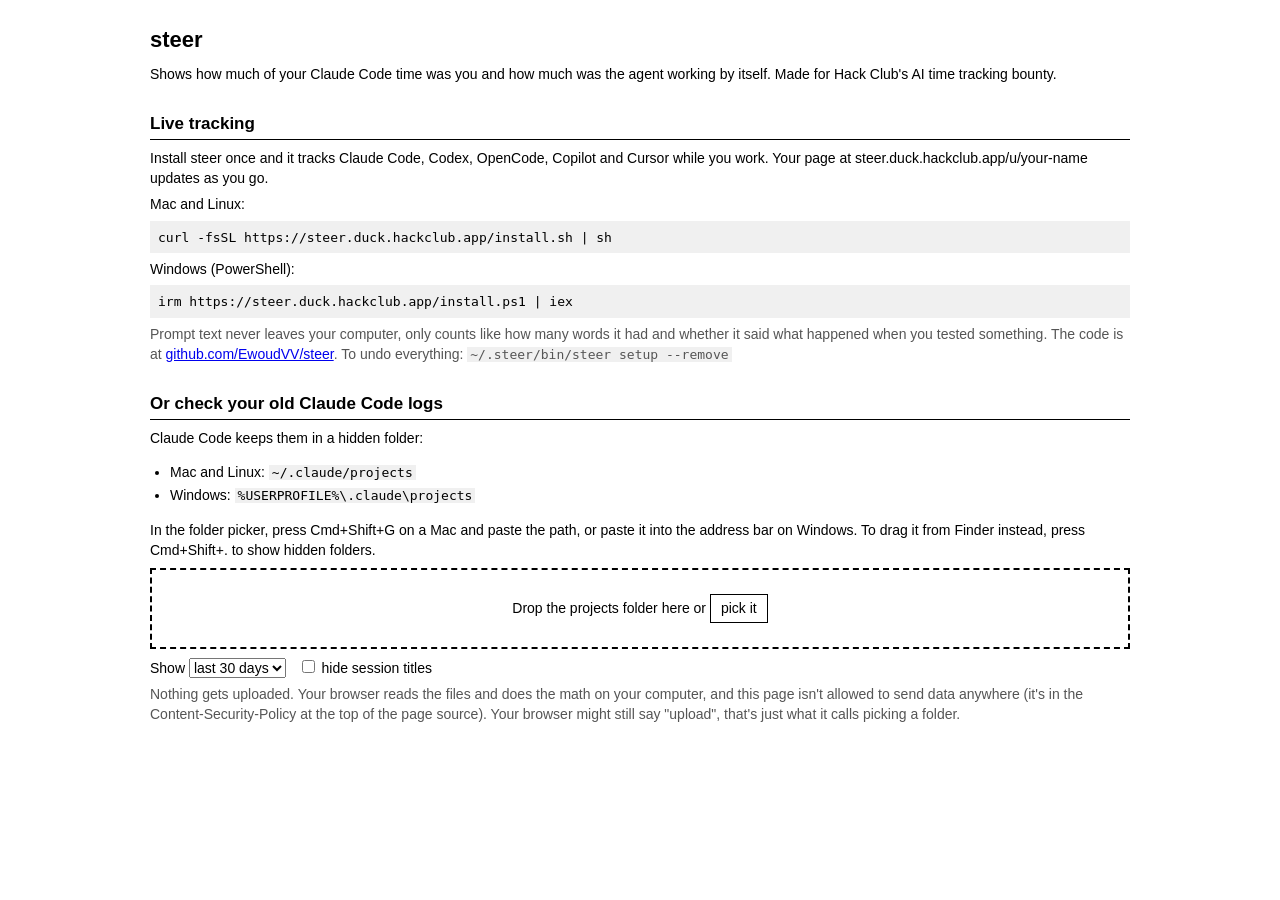
==== web/index.html @ 4ada53b0 "add install scripts and release builds install.sh (mac, linux) and install.ps1 (windows) download th" ====
<!doctype html>
<html lang="en">
<head>
<meta charset="utf-8">
<meta name="viewport" content="width=device-width, initial-scale=1">
<meta http-equiv="Content-Security-Policy" content="default-src 'none'; script-src 'self'; style-src 'self' 'unsafe-inline'; img-src 'self' data:; connect-src 'none'; form-action 'none'; base-uri 'none'">
<title>steer</title>
<link rel="stylesheet" href="style.css">
<script type="module" src="app.js"></script>
</head>
<body>
<main>
<h1>steer</h1>
<p>Shows how much of your Claude Code time was you and how much was the agent working by itself. Made for Hack Club's AI time tracking bounty.</p>

<h2>Live tracking</h2>
<p>Install steer once and it tracks Claude Code, Codex, OpenCode, Copilot and Cursor while you work. Your page at steer.duck.hackclub.app/u/your-name updates as you go.</p>
<p>Mac and Linux:</p>
<pre><code>curl -fsSL https://steer.duck.hackclub.app/install.sh | sh</code></pre>
<p>Windows (PowerShell):</p>
<pre><code>irm https://steer.duck.hackclub.app/install.ps1 | iex</code></pre>
<p class="muted">Prompt text never leaves your computer, only counts like how many words it had and whether it said what happened when you tested something. The code is at <a href="https://github.com/EwoudVV/steer">github.com/EwoudVV/steer</a>. To undo everything: <code>~/.steer/bin/steer setup --remove</code></p>

<h2>Or check your old Claude Code logs</h2>
<p>Claude Code keeps them in a hidden folder:</p>
<ul>
<li>Mac and Linux: <code>~/.claude/projects</code></li>
<li>Windows: <code>%USERPROFILE%\.claude\projects</code></li>
</ul>
<p>In the folder picker, press Cmd+Shift+G on a Mac and paste the path, or paste it into the address bar on Windows. To drag it from Finder instead, press Cmd+Shift+. to show hidden folders.</p>

<div id="drop">Drop the projects folder here or <button id="choose" type="button">pick it</button><input type="file" id="pick" webkitdirectory class="hidden"></div>
<p>
<label>Show <select id="days">
<option value="7">last 7 days</option>
<option value="30" selected>last 30 days</option>
<option value="90">last 90 days</option>
<option value="all">all time</option>
</select></label>
&nbsp;
<label><input type="checkbox" id="hide"> hide session titles</label>
&nbsp;
<button id="save" type="button" class="hidden">Save report</button>
</p>
<p id="status" class="muted"></p>
<p class="muted">Nothing gets uploaded. Your browser reads the files and does the math on your computer, and this page isn't allowed to send data anywhere (it's in the Content-Security-Policy at the top of the page source). Your browser might still say "upload", that's just what it calls picking a folder.</p>

<div id="report"></div>
</main>
</body>
</html>
---- web/style.css ----
body{margin:0;background:#fff;color:#000;font:14px/1.45 Arial,Helvetica,sans-serif}
main{max-width:980px;margin:0 auto;padding:16px}
h1{font-size:22px;margin:8px 0}
h2{font-size:17px;margin:28px 0 8px;padding-bottom:2px;border-bottom:1px solid #000}
h3{font-size:15px;margin:20px 0 6px}
p{margin:6px 0}
code{font:13px Menlo,Consolas,monospace;background:#f0f0f0;padding:0 3px}
.muted{color:#555;font-weight:normal}
.red{color:#c00}
table{border-collapse:collapse}
th,td{border:1px solid #ccc;padding:3px 6px;text-align:left;vertical-align:top}
th{background:#f0f0f0}
.totals td{text-align:right;min-width:90px}
.list{width:100%}
.r{text-align:right;white-space:nowrap}
.bars{width:28%}
.bar{height:6px;margin:2px 0;min-width:1px}
.bar.you{background:#000}
.bar.agent{background:#bbb}
details{border:1px solid #ccc;margin:4px 0;padding:4px 6px}
summary{cursor:pointer}
.strip{display:flex;height:10px;margin:6px 0;border:1px solid #ccc}
.blk{display:flex;flex-basis:0;min-width:1px;border-right:1px solid #fff}
.blk i{display:block;flex-basis:0;min-width:0}
.blk i.h{background:#000}
.blk i.h.flow{background:#c00}
.blk i.a{background:#bbb}
.turns{font-size:13px;margin-bottom:4px}
tr.flow td{background:#fff0f0}
.scroll{overflow-x:auto}
ul{padding-left:20px}
li{margin:3px 0}
#drop{border:2px dashed #000;padding:24px 16px;text-align:center;margin:8px 0}
#drop.over{background:#f0f0f0}
button,select,input{font:inherit}
button{border:1px solid #000;background:#fff;padding:3px 10px;cursor:pointer;border-radius:0}
button:hover{background:#000;color:#fff}
.hidden{display:none}
pre{background:#f0f0f0;padding:6px 8px;overflow-x:auto;margin:4px 0}
pre code{background:none;padding:0}
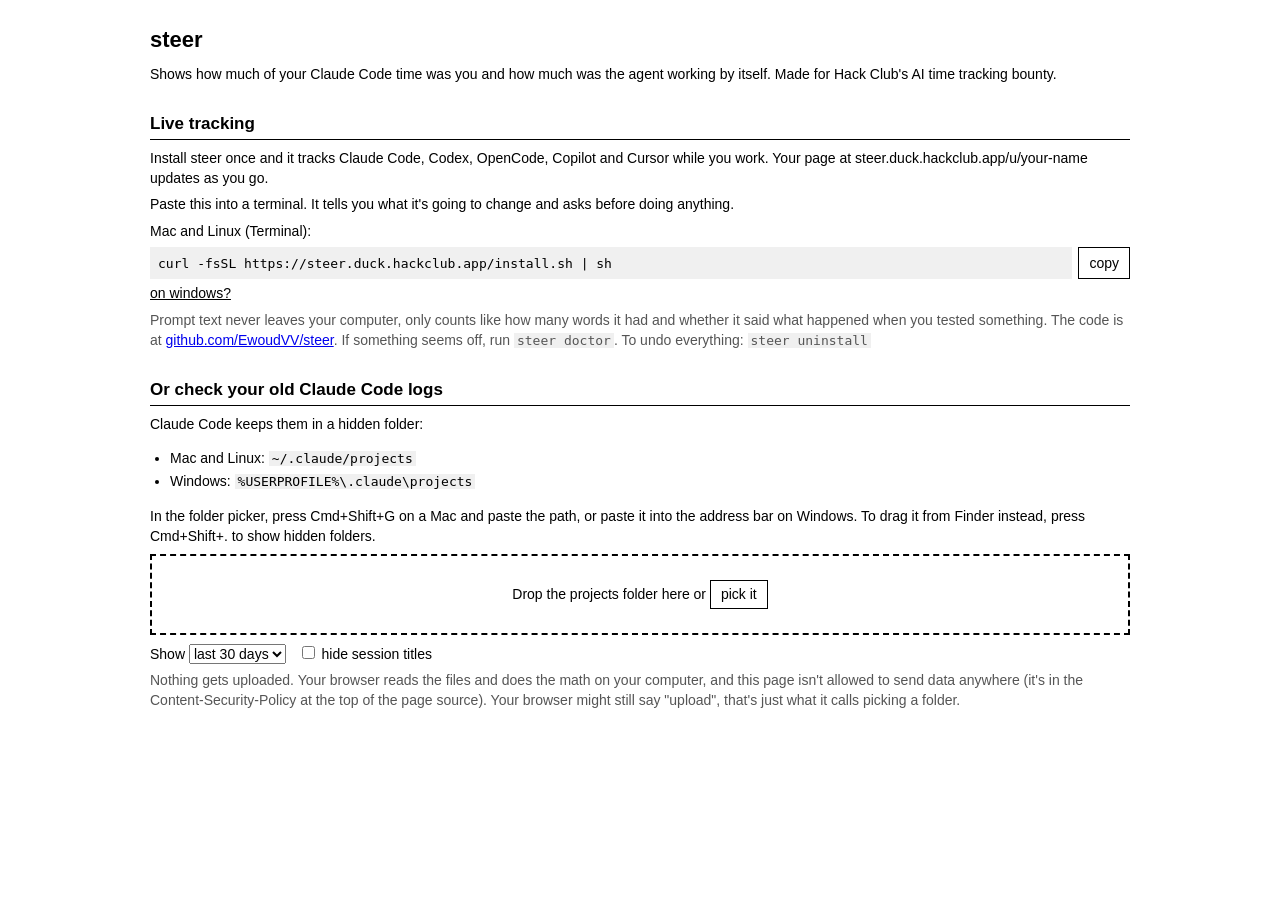
==== commit 312e90f9: "make installing and updating easier steer install (or just steer the first time) says what it found " ====
--- a/web/index.html
+++ b/web/index.html
@@ -15,11 +15,14 @@
 
 <h2>Live tracking</h2>
 <p>Install steer once and it tracks Claude Code, Codex, OpenCode, Copilot and Cursor while you work. Your page at steer.duck.hackclub.app/u/your-name updates as you go.</p>
-<p>Mac and Linux:</p>
-<pre><code>curl -fsSL https://steer.duck.hackclub.app/install.sh | sh</code></pre>
-<p>Windows (PowerShell):</p>
-<pre><code>irm https://steer.duck.hackclub.app/install.ps1 | iex</code></pre>
-<p class="muted">Prompt text never leaves your computer, only counts like how many words it had and whether it said what happened when you tested something. The code is at <a href="https://github.com/EwoudVV/steer">github.com/EwoudVV/steer</a>. To undo everything: <code>~/.steer/bin/steer setup --remove</code></p>
+<p>Paste this into a terminal. It tells you what it's going to change and asks before doing anything.</p>
+<div id="install">
+<p data-os="unix">Mac and Linux (Terminal):</p>
+<div class="cmd" data-os="unix"><pre><code>curl -fsSL https://steer.duck.hackclub.app/install.sh | sh</code></pre></div>
+<p data-os="windows">Windows (PowerShell):</p>
+<div class="cmd" data-os="windows"><pre><code>irm https://steer.duck.hackclub.app/install.ps1 | iex</code></pre></div>
+</div>
+<p class="muted">Prompt text never leaves your computer, only counts like how many words it had and whether it said what happened when you tested something. The code is at <a href="https://github.com/EwoudVV/steer">github.com/EwoudVV/steer</a>. If something seems off, run <code>steer doctor</code>. To undo everything: <code>steer uninstall</code></p>
 
 <h2>Or check your old Claude Code logs</h2>
 <p>Claude Code keeps them in a hidden folder:</p>
--- a/web/style.css
+++ b/web/style.css
@@ -35,6 +35,13 @@
 button,select,input{font:inherit}
 button{border:1px solid #000;background:#fff;padding:3px 10px;cursor:pointer;border-radius:0}
 button:hover{background:#000;color:#fff}
-.hidden{display:none}
+.hidden{display:none!important}
 pre{background:#f0f0f0;padding:6px 8px;overflow-x:auto;margin:4px 0}
 pre code{background:none;padding:0}
+.code{font:bold 28px Menlo,Consolas,monospace;letter-spacing:2px;margin:10px 0}
+a.button{display:inline-block;border:1px solid #000;padding:6px 14px;color:#000;text-decoration:none}
+a.button:hover{background:#000;color:#fff}
+.cmd{display:flex;gap:6px;margin:4px 0}
+.cmd pre{flex:1;margin:0;min-width:0}
+button.link{border:0;padding:0;background:none;color:#000;text-decoration:underline}
+button.link:hover{background:none;color:#000}
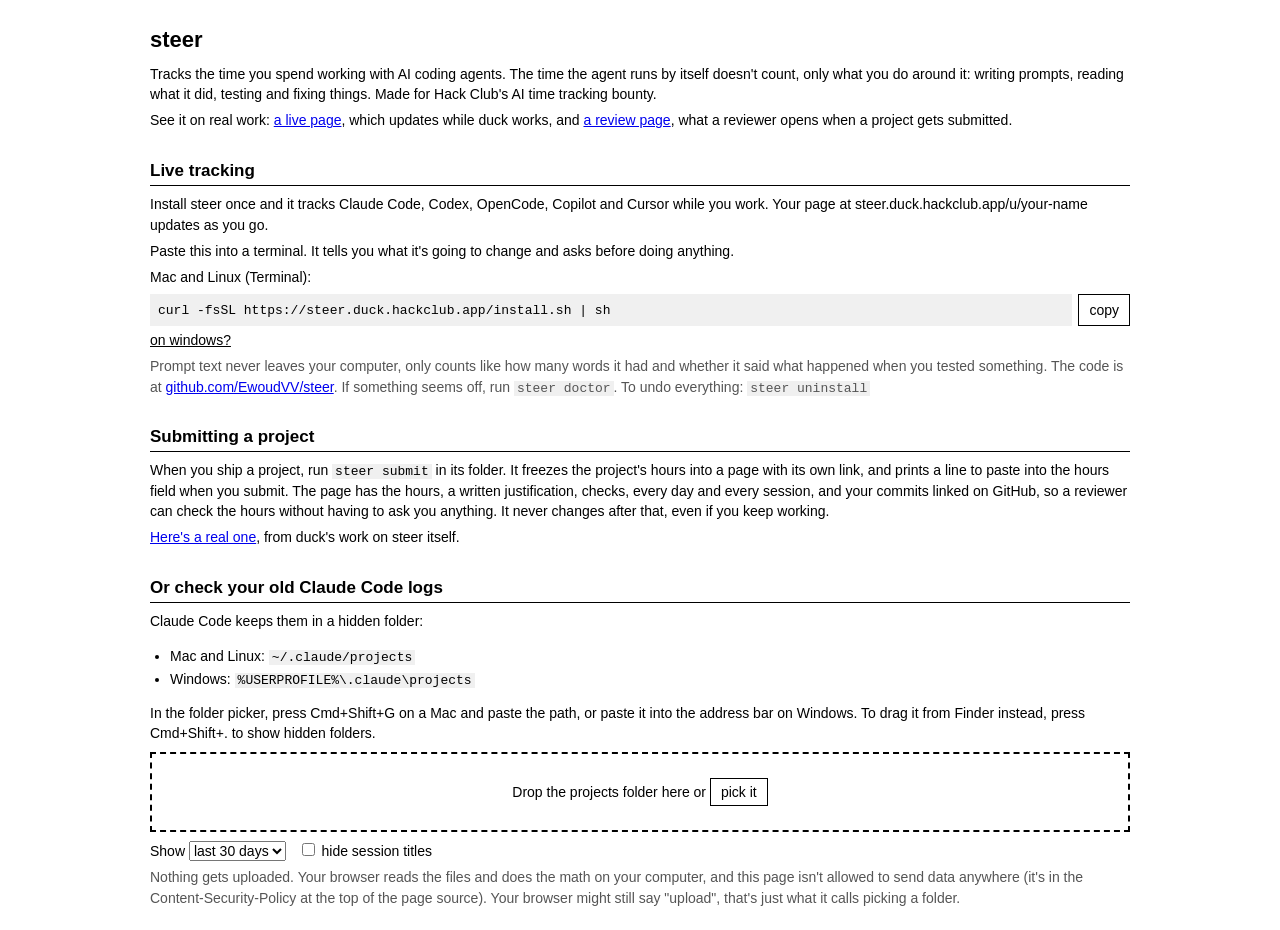
==== commit cd3bd413: "show a live page and a review page on the main page the main page now links to duck's live page and " ====
--- a/web/index.html
+++ b/web/index.html
@@ -11,7 +11,8 @@
 <body>
 <main>
 <h1>steer</h1>
-<p>Shows how much of your Claude Code time was you and how much was the agent working by itself. Made for Hack Club's AI time tracking bounty.</p>
+<p>Tracks the time you spend working with AI coding agents. The time the agent runs by itself doesn't count, only what you do around it: writing prompts, reading what it did, testing and fixing things. Made for Hack Club's AI time tracking bounty.</p>
+<p>See it on real work: <a href="/u/duck">a live page</a>, which updates while duck works, and <a href="/r/a5t3Rd_gdBPo">a review page</a>, what a reviewer opens when a project gets submitted.</p>
 
 <h2>Live tracking</h2>
 <p>Install steer once and it tracks Claude Code, Codex, OpenCode, Copilot and Cursor while you work. Your page at steer.duck.hackclub.app/u/your-name updates as you go.</p>
@@ -23,6 +24,10 @@
 <div class="cmd" data-os="windows"><pre><code>irm https://steer.duck.hackclub.app/install.ps1 | iex</code></pre></div>
 </div>
 <p class="muted">Prompt text never leaves your computer, only counts like how many words it had and whether it said what happened when you tested something. The code is at <a href="https://github.com/EwoudVV/steer">github.com/EwoudVV/steer</a>. If something seems off, run <code>steer doctor</code>. To undo everything: <code>steer uninstall</code></p>
+
+<h2>Submitting a project</h2>
+<p>When you ship a project, run <code>steer submit</code> in its folder. It freezes the project's hours into a page with its own link, and prints a line to paste into the hours field when you submit. The page has the hours, a written justification, checks, every day and every session, and your commits linked on GitHub, so a reviewer can check the hours without having to ask you anything. It never changes after that, even if you keep working.</p>
+<p><a href="/r/a5t3Rd_gdBPo">Here's a real one</a>, from duck's work on steer itself.</p>
 
 <h2>Or check your old Claude Code logs</h2>
 <p>Claude Code keeps them in a hidden folder:</p>
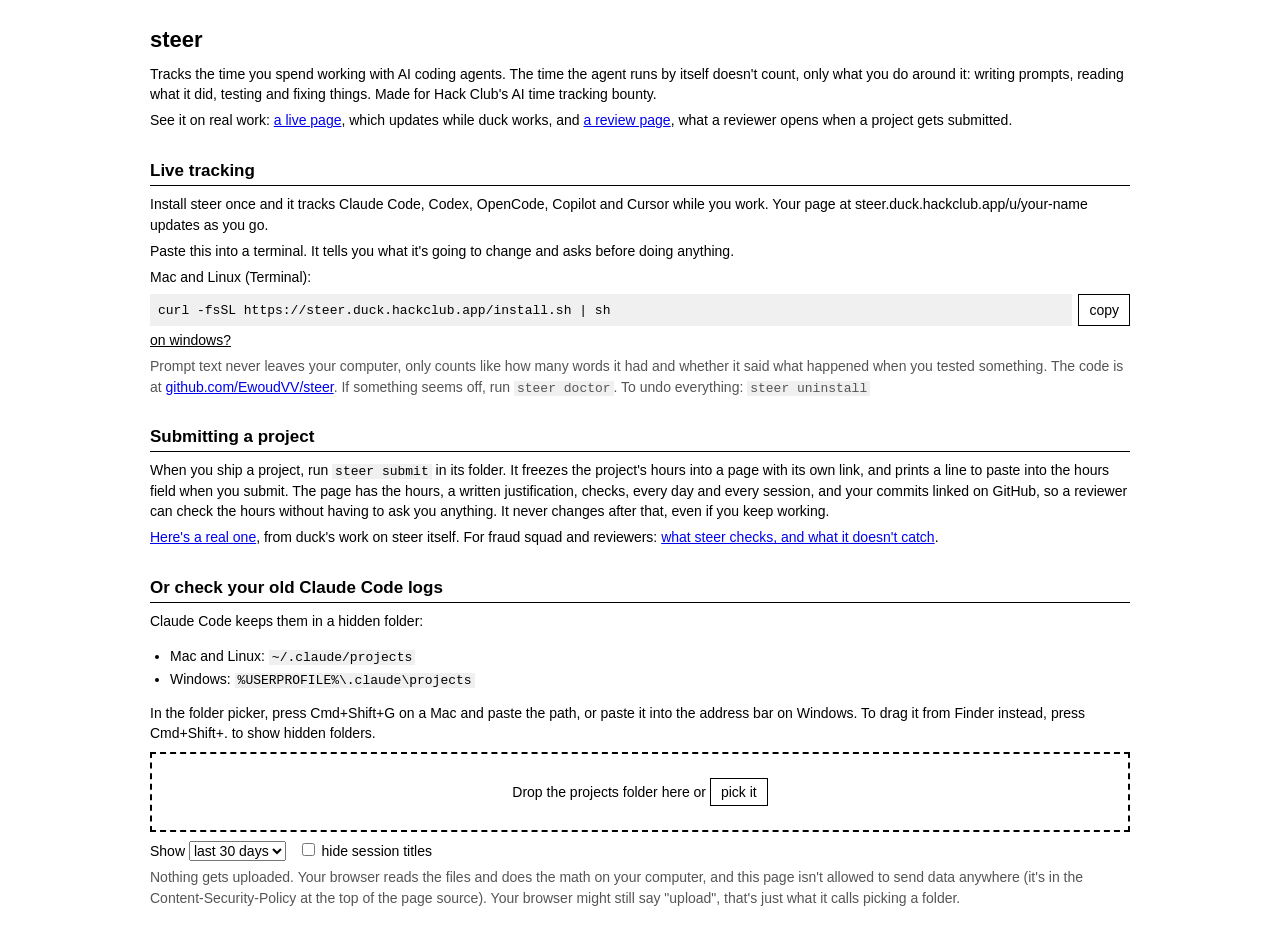
==== commit ce36383b: "make review pages work for fraud squad commits on a review page get looked up on github when it's ma" ====
--- a/web/index.html
+++ b/web/index.html
@@ -27,7 +27,7 @@
 
 <h2>Submitting a project</h2>
 <p>When you ship a project, run <code>steer submit</code> in its folder. It freezes the project's hours into a page with its own link, and prints a line to paste into the hours field when you submit. The page has the hours, a written justification, checks, every day and every session, and your commits linked on GitHub, so a reviewer can check the hours without having to ask you anything. It never changes after that, even if you keep working.</p>
-<p><a href="/r/a5t3Rd_gdBPo">Here's a real one</a>, from duck's work on steer itself.</p>
+<p><a href="/r/a5t3Rd_gdBPo">Here's a real one</a>, from duck's work on steer itself. For fraud squad and reviewers: <a href="/trust">what steer checks, and what it doesn't catch</a>.</p>
 
 <h2>Or check your old Claude Code logs</h2>
 <p>Claude Code keeps them in a hidden folder:</p>
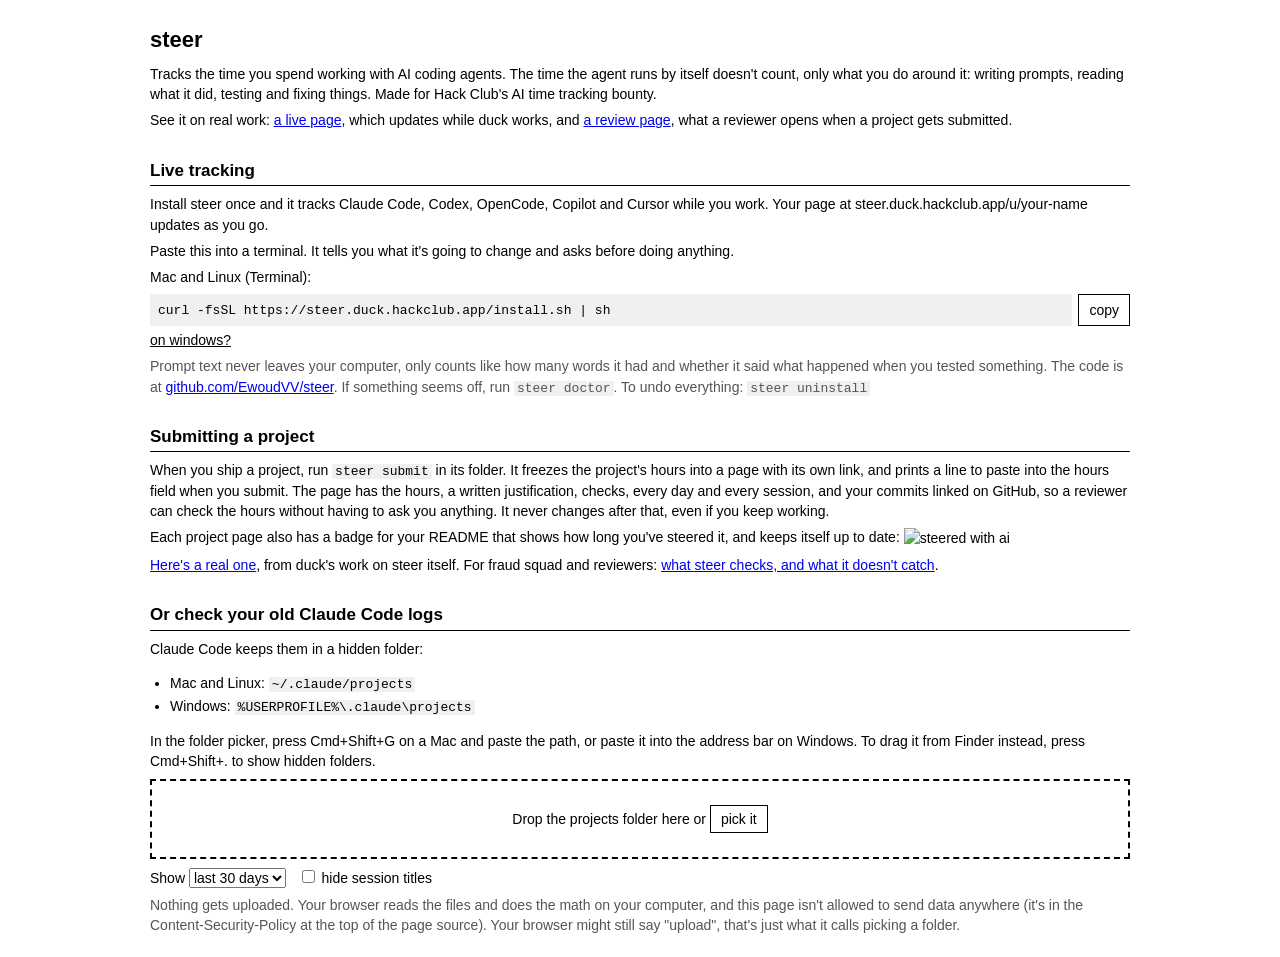
==== commit 5f04e3ca: "add a readme badge /badge/NAME/PROJECT.svg shows how long someone steered a project (steered with ai" ====
--- a/web/index.html
+++ b/web/index.html
@@ -27,6 +27,7 @@
 
 <h2>Submitting a project</h2>
 <p>When you ship a project, run <code>steer submit</code> in its folder. It freezes the project's hours into a page with its own link, and prints a line to paste into the hours field when you submit. The page has the hours, a written justification, checks, every day and every session, and your commits linked on GitHub, so a reviewer can check the hours without having to ask you anything. It never changes after that, even if you keep working.</p>
+<p>Each project page also has a badge for your README that shows how long you've steered it, and keeps itself up to date: <img src="/badge/duck/ai_tracker.svg" alt="steered with ai" style="vertical-align:middle"></p>
 <p><a href="/r/a5t3Rd_gdBPo">Here's a real one</a>, from duck's work on steer itself. For fraud squad and reviewers: <a href="/trust">what steer checks, and what it doesn't catch</a>.</p>
 
 <h2>Or check your old Claude Code logs</h2>
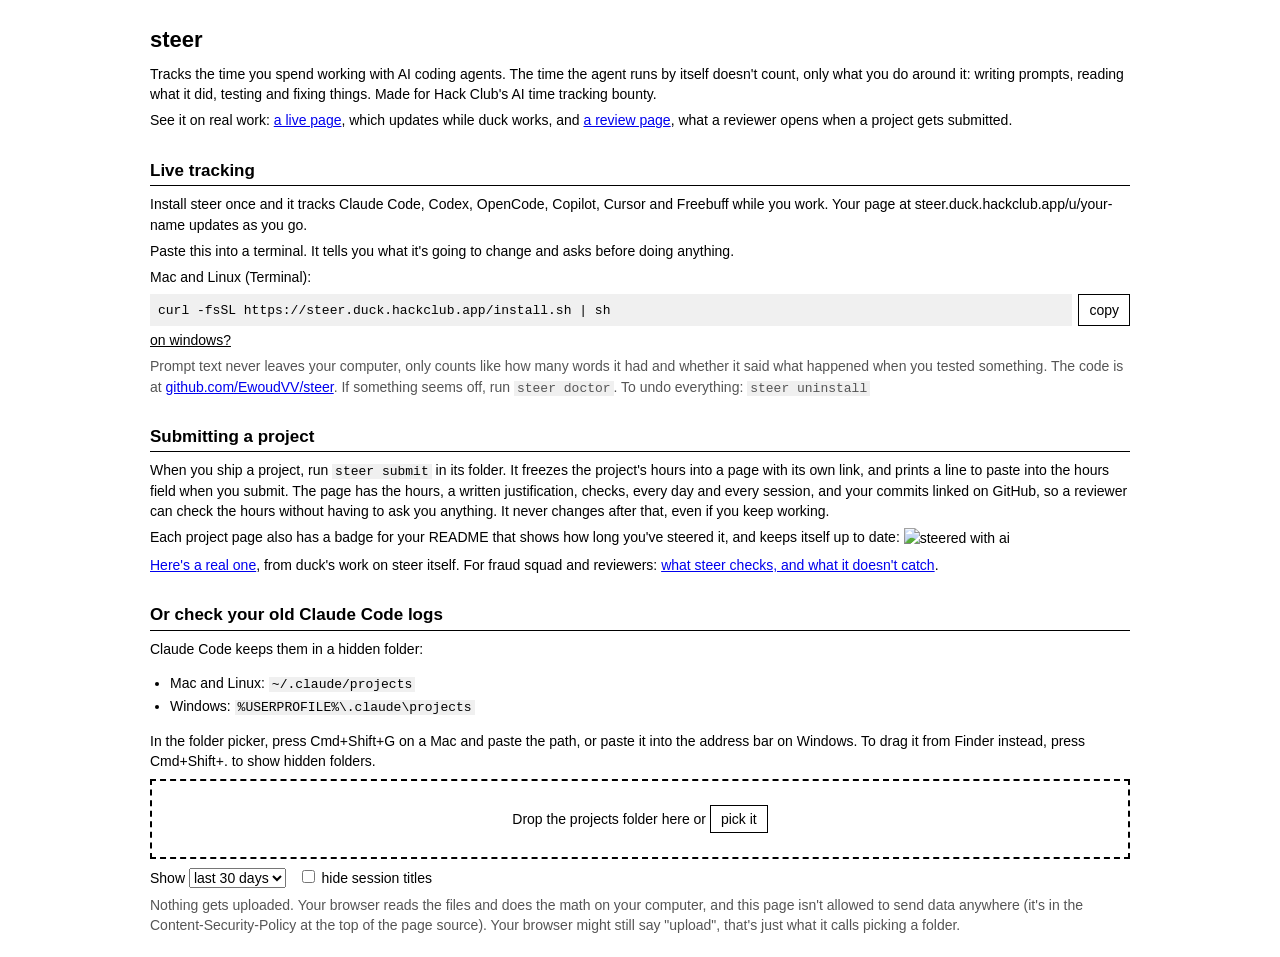
==== commit c416b601: "track freebuff the watcher reads freebuff's chats (and codebuff's, same code) from ~/.config/manicod" ====
--- a/web/index.html
+++ b/web/index.html
@@ -15,7 +15,7 @@
 <p>See it on real work: <a href="/u/duck">a live page</a>, which updates while duck works, and <a href="/r/a5t3Rd_gdBPo">a review page</a>, what a reviewer opens when a project gets submitted.</p>
 
 <h2>Live tracking</h2>
-<p>Install steer once and it tracks Claude Code, Codex, OpenCode, Copilot and Cursor while you work. Your page at steer.duck.hackclub.app/u/your-name updates as you go.</p>
+<p>Install steer once and it tracks Claude Code, Codex, OpenCode, Copilot, Cursor and Freebuff while you work. Your page at steer.duck.hackclub.app/u/your-name updates as you go.</p>
 <p>Paste this into a terminal. It tells you what it's going to change and asks before doing anything.</p>
 <div id="install">
 <p data-os="unix">Mac and Linux (Terminal):</p>
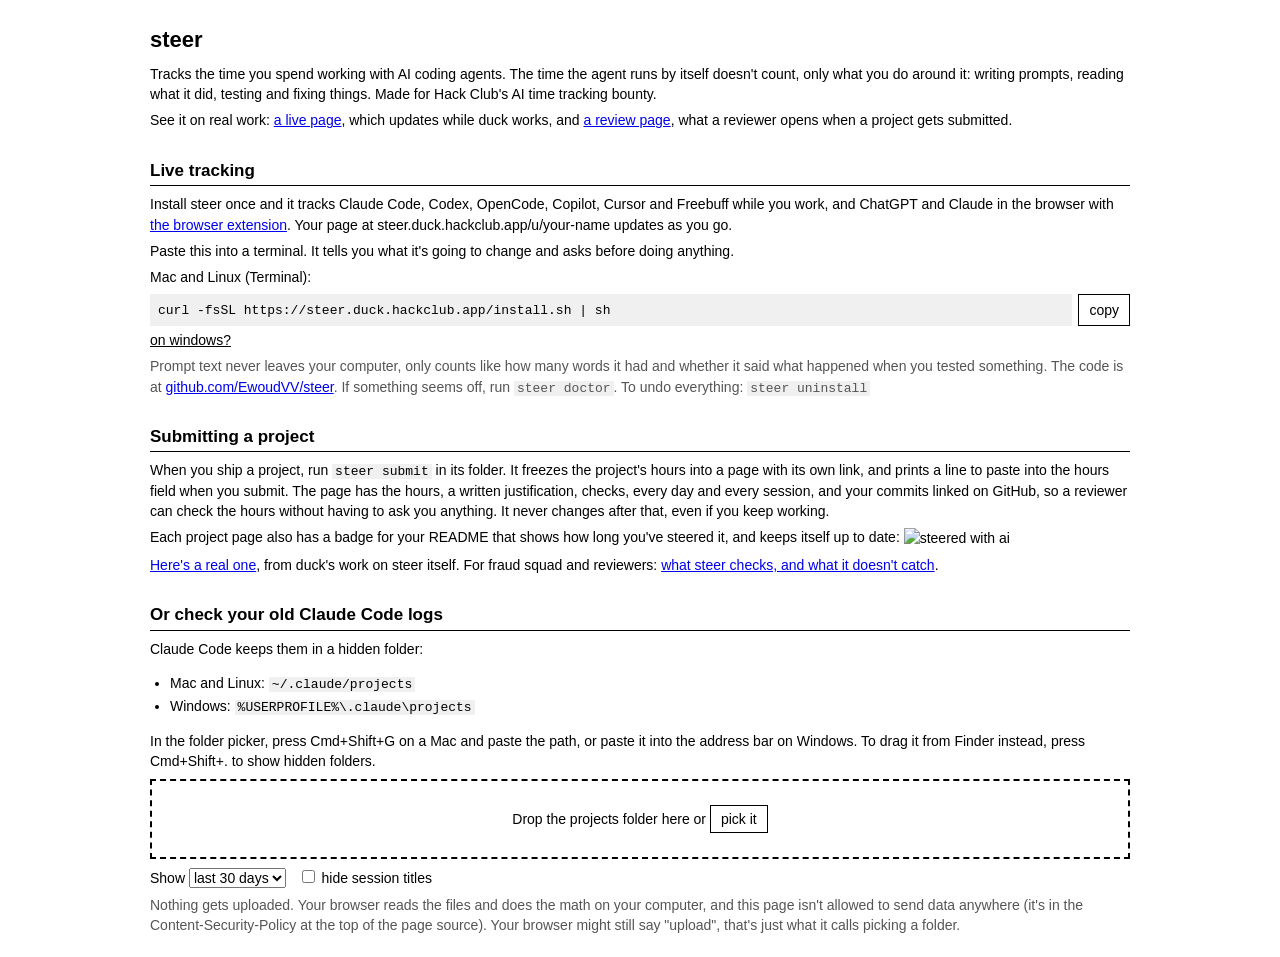
==== commit d82d9225: "track chatgpt and claude in the browser with an extension" ====
--- a/web/index.html
+++ b/web/index.html
@@ -15,7 +15,7 @@
 <p>See it on real work: <a href="/u/duck">a live page</a>, which updates while duck works, and <a href="/r/a5t3Rd_gdBPo">a review page</a>, what a reviewer opens when a project gets submitted.</p>
 
 <h2>Live tracking</h2>
-<p>Install steer once and it tracks Claude Code, Codex, OpenCode, Copilot, Cursor and Freebuff while you work. Your page at steer.duck.hackclub.app/u/your-name updates as you go.</p>
+<p>Install steer once and it tracks Claude Code, Codex, OpenCode, Copilot, Cursor and Freebuff while you work, and ChatGPT and Claude in the browser with <a href="https://github.com/EwoudVV/steer#chatgpt-and-claude-in-the-browser">the browser extension</a>. Your page at steer.duck.hackclub.app/u/your-name updates as you go.</p>
 <p>Paste this into a terminal. It tells you what it's going to change and asks before doing anything.</p>
 <div id="install">
 <p data-os="unix">Mac and Linux (Terminal):</p>
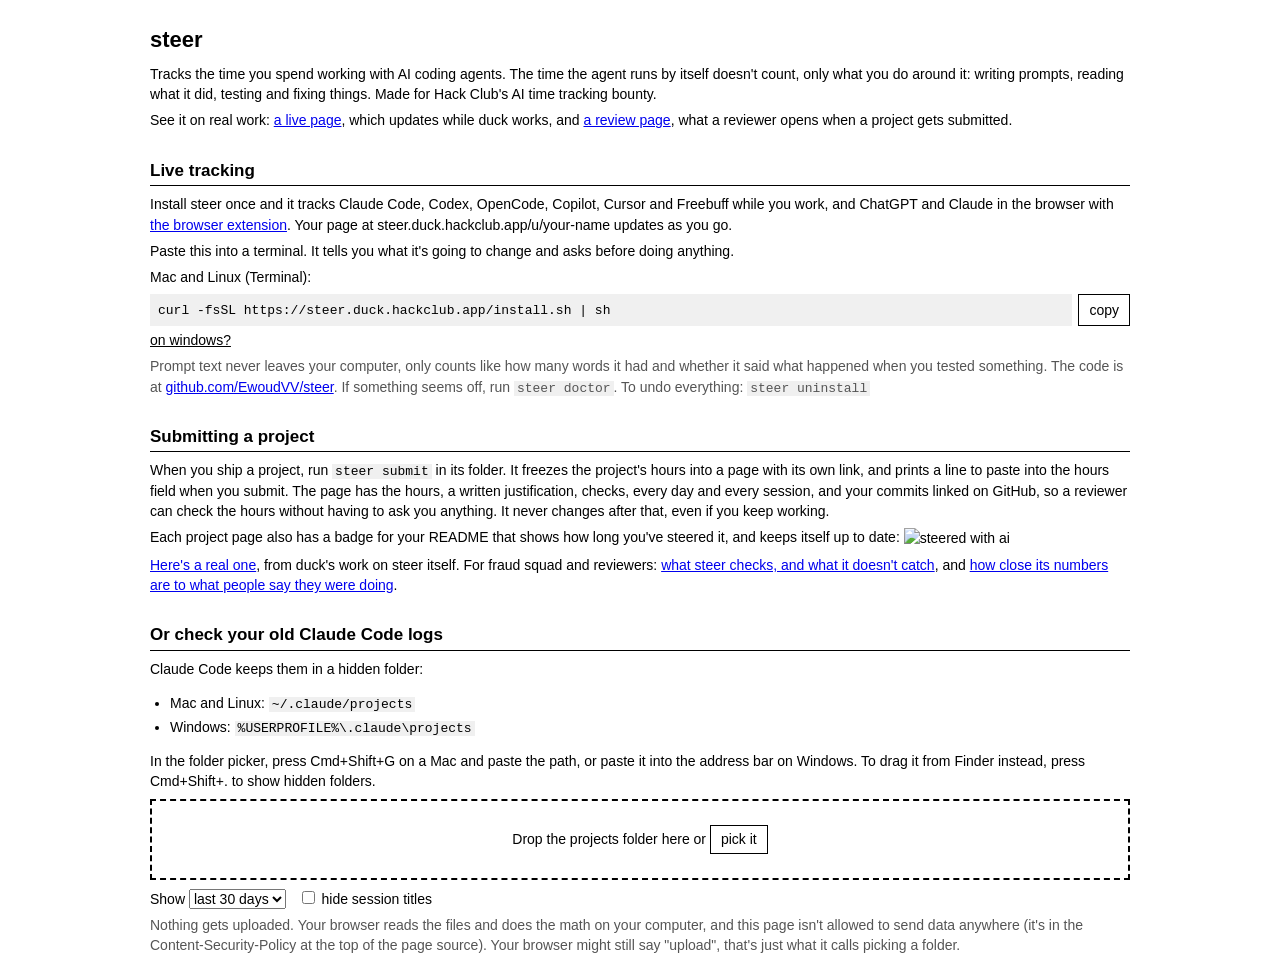
==== commit 82346f48: "accuracy page: check-in answers against steer, a flat 1/3 and the timeouts" ====
--- a/web/index.html
+++ b/web/index.html
@@ -28,7 +28,7 @@
 <h2>Submitting a project</h2>
 <p>When you ship a project, run <code>steer submit</code> in its folder. It freezes the project's hours into a page with its own link, and prints a line to paste into the hours field when you submit. The page has the hours, a written justification, checks, every day and every session, and your commits linked on GitHub, so a reviewer can check the hours without having to ask you anything. It never changes after that, even if you keep working.</p>
 <p>Each project page also has a badge for your README that shows how long you've steered it, and keeps itself up to date: <img src="/badge/duck/ai_tracker.svg" alt="steered with ai" style="vertical-align:middle"></p>
-<p><a href="/r/a5t3Rd_gdBPo">Here's a real one</a>, from duck's work on steer itself. For fraud squad and reviewers: <a href="/trust">what steer checks, and what it doesn't catch</a>.</p>
+<p><a href="/r/a5t3Rd_gdBPo">Here's a real one</a>, from duck's work on steer itself. For fraud squad and reviewers: <a href="/trust">what steer checks, and what it doesn't catch</a>, and <a href="/accuracy">how close its numbers are to what people say they were doing</a>.</p>
 
 <h2>Or check your old Claude Code logs</h2>
 <p>Claude Code keeps them in a hidden folder:</p>
